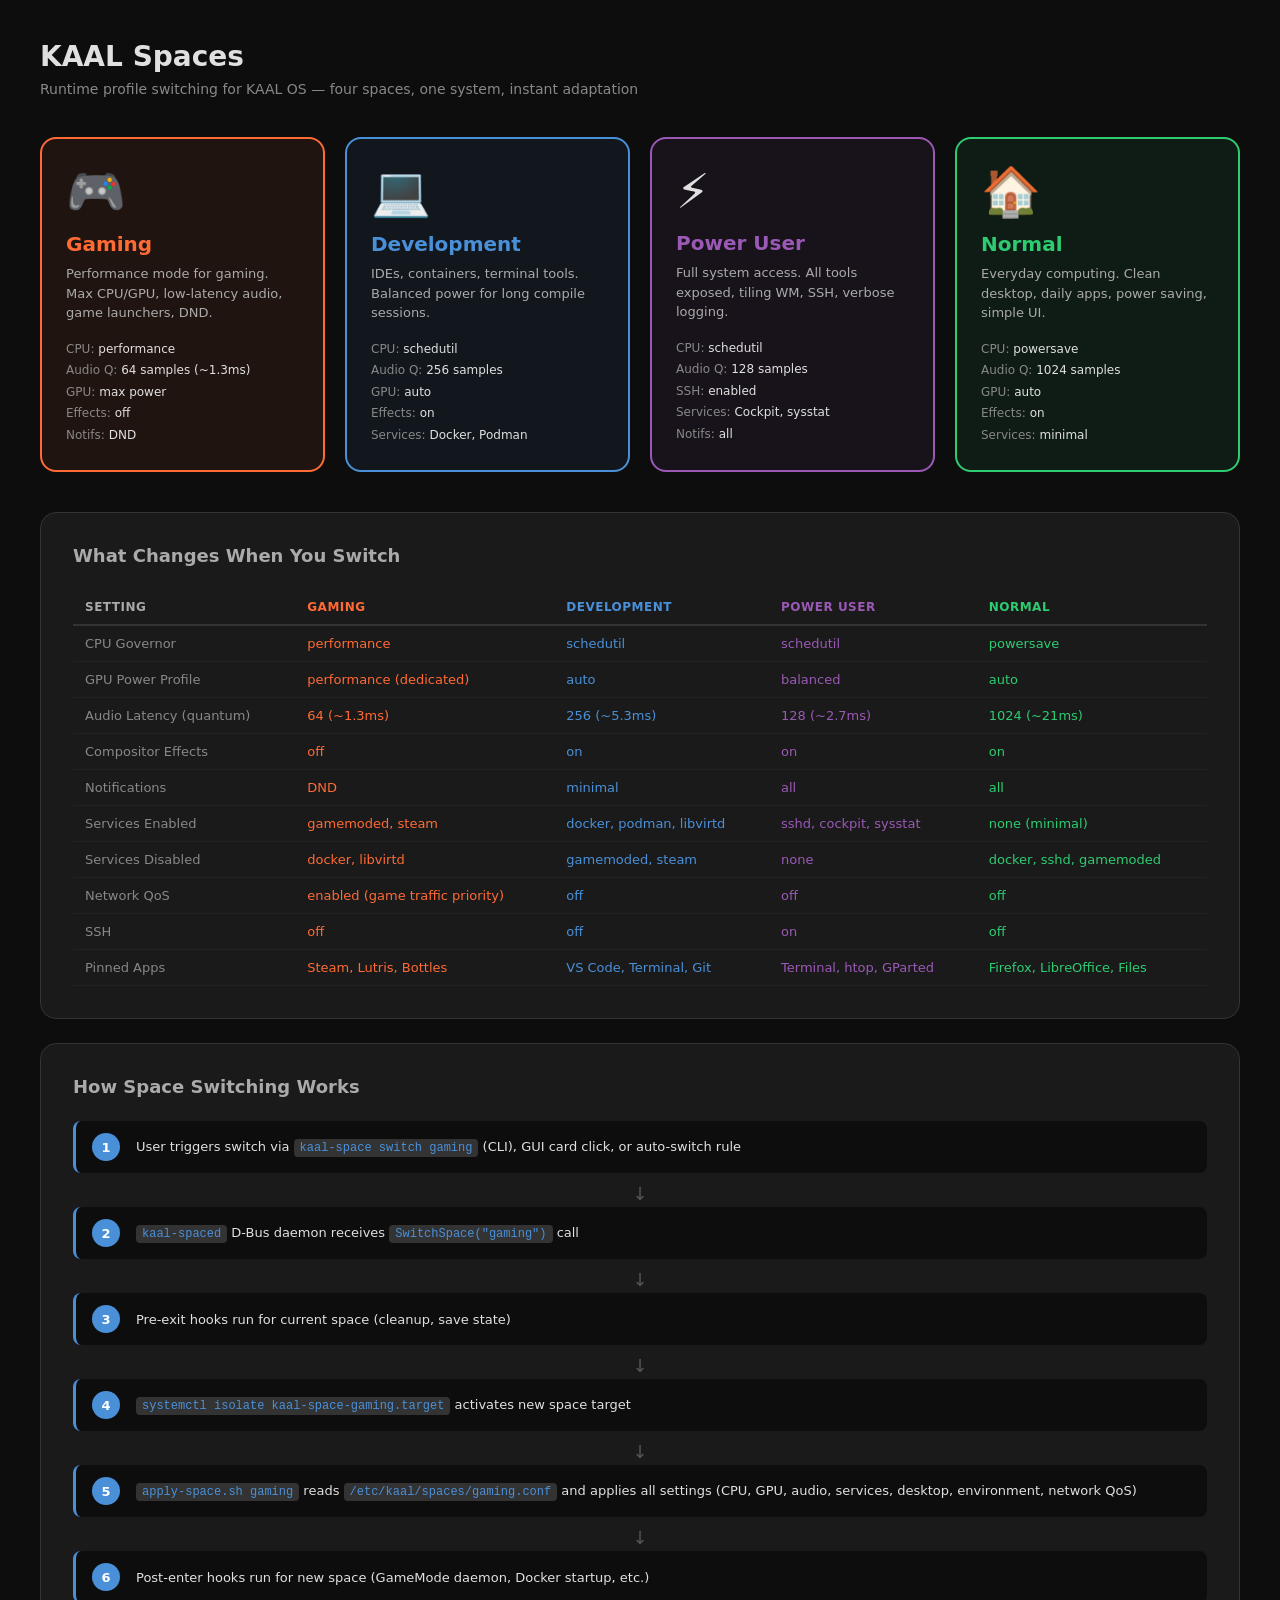
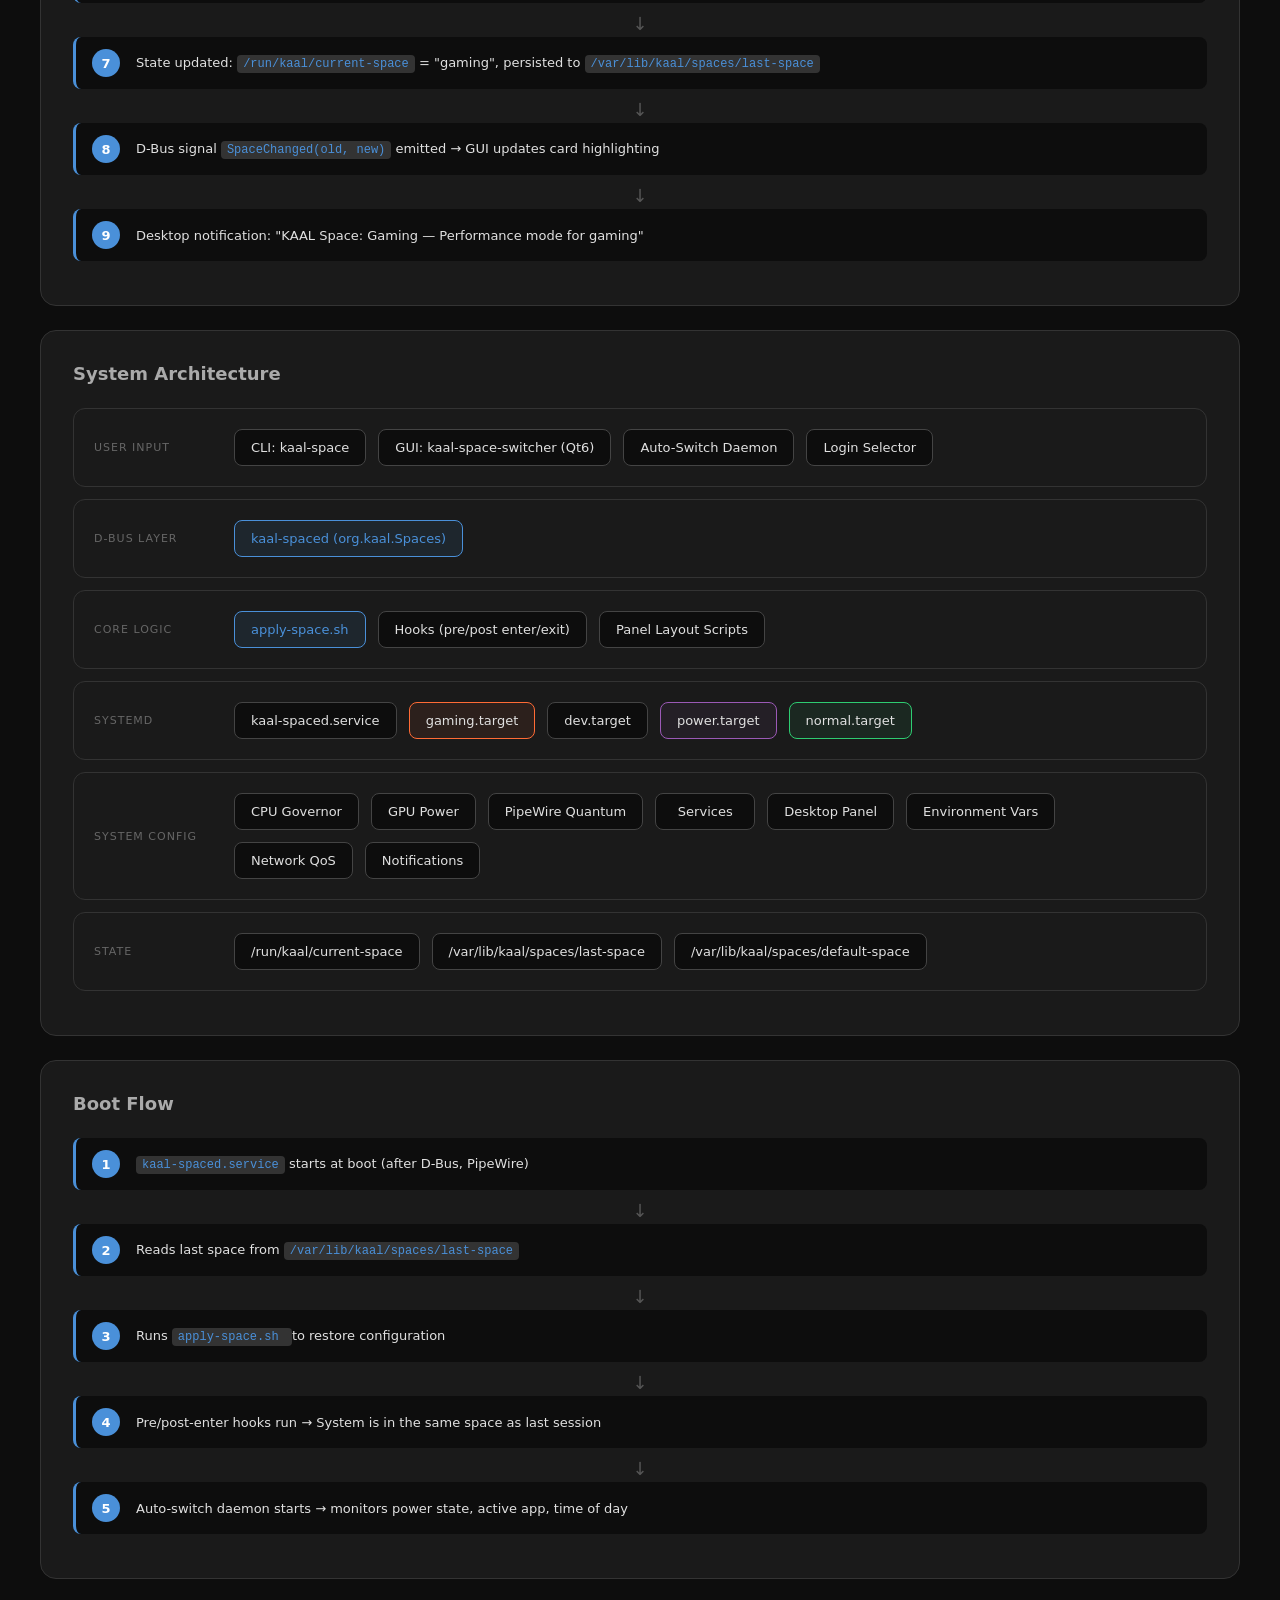
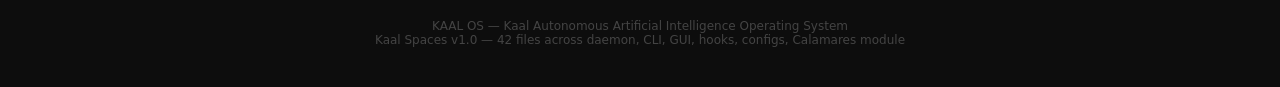
==== packages/kaal-spaces/docs/Kaal_Spaces_Architecture.html @ c0b414cb "Bootstrap: full KAAL OS master V6 tree (packages, docs)" ====
<!DOCTYPE html>
<html lang="en">
<head>
<meta charset="UTF-8">
<meta name="viewport" content="width=device-width, initial-scale=1.0">
<title>KAAL Spaces — Architecture</title>
<style>
  * { margin: 0; padding: 0; box-sizing: border-box; }
  body {
    background: #0d0d0d;
    color: #e0e0e0;
    font-family: 'Segoe UI', system-ui, -apple-system, sans-serif;
    padding: 40px;
    min-height: 100vh;
  }
  h1 { font-size: 28px; margin-bottom: 8px; }
  .subtitle { color: #888; font-size: 14px; margin-bottom: 40px; }
  .container { max-width: 1200px; margin: 0 auto; }

  /* Space cards */
  .spaces-row {
    display: flex; gap: 20px; margin-bottom: 40px;
  }
  .space-card {
    flex: 1; border-radius: 16px; padding: 24px;
    border: 2px solid; min-height: 280px;
    transition: transform 0.2s, box-shadow 0.2s;
  }
  .space-card:hover {
    transform: translateY(-4px);
    box-shadow: 0 8px 32px rgba(0,0,0,0.4);
  }
  .space-card .icon { font-size: 48px; margin-bottom: 12px; }
  .space-card h3 { font-size: 20px; margin-bottom: 8px; }
  .space-card .desc { font-size: 13px; color: #aaa; margin-bottom: 16px; line-height: 1.5; }
  .space-card .stats { font-size: 12px; line-height: 1.8; }
  .space-card .stats span { color: #888; }
  .gaming { border-color: #FF6B35; background: rgba(255,107,53,0.08); }
  .gaming h3 { color: #FF6B35; }
  .dev { border-color: #4A90D9; background: rgba(74,144,217,0.08); }
  .dev h3 { color: #4A90D9; }
  .power { border-color: #9B59B6; background: rgba(155,89,182,0.08); }
  .power h3 { color: #9B59B6; }
  .normal { border-color: #2ECC71; background: rgba(46,204,113,0.08); }
  .normal h3 { color: #2ECC71; }

  /* Flow diagram */
  .flow-section {
    background: #1a1a1a; border-radius: 16px; padding: 32px;
    margin-bottom: 24px; border: 1px solid #333;
  }
  .flow-section h2 { font-size: 18px; margin-bottom: 24px; color: #aaa; }

  .flow-step {
    display: flex; align-items: center; gap: 16px;
    margin-bottom: 12px; padding: 12px 16px;
    background: #0d0d0d; border-radius: 8px;
    border-left: 3px solid #4A90D9;
  }
  .flow-step .num {
    background: #4A90D9; color: #fff; border-radius: 50%;
    width: 28px; height: 28px; display: flex;
    align-items: center; justify-content: center;
    font-size: 13px; font-weight: bold; flex-shrink: 0;
  }
  .flow-step .text { font-size: 13px; line-height: 1.5; }
  .flow-step .text code {
    background: #333; padding: 2px 6px; border-radius: 4px;
    font-size: 12px; color: #4A90D9;
  }
  .arrow-down {
    text-align: center; color: #555; font-size: 18px;
    margin: 4px 0; line-height: 1;
  }

  /* Architecture layers */
  .arch-layer {
    background: #1a1a1a; border-radius: 12px; padding: 20px;
    margin-bottom: 12px; border: 1px solid #333;
    display: flex; align-items: center; gap: 20px;
  }
  .arch-layer .label {
    font-size: 11px; text-transform: uppercase; letter-spacing: 1px;
    color: #666; width: 120px; flex-shrink: 0;
  }
  .arch-layer .content { flex: 1; display: flex; gap: 12px; flex-wrap: wrap; }
  .arch-box {
    background: #0d0d0d; border: 1px solid #444;
    border-radius: 8px; padding: 10px 16px;
    font-size: 13px; text-align: center; min-width: 100px;
  }
  .arch-box.highlight {
    border-color: #4A90D9; background: rgba(74,144,217,0.1);
    color: #4A90D9;
  }
  .arch-box.green { border-color: #2ECC71; background: rgba(46,204,113,0.08); }
  .arch-box.orange { border-color: #FF6B35; background: rgba(255,107,53,0.08); }
  .arch-box.purple { border-color: #9B59B6; background: rgba(155,89,182,0.08); }

  /* What changes table */
  .changes-table {
    width: 100%; border-collapse: collapse;
    margin-top: 16px; font-size: 13px;
  }
  .changes-table th {
    text-align: left; padding: 10px 12px;
    border-bottom: 2px solid #333; color: #aaa;
    font-size: 12px; text-transform: uppercase; letter-spacing: 0.5px;
  }
  .changes-table td {
    padding: 10px 12px; border-bottom: 1px solid #222;
  }
  .changes-table td:first-child { color: #888; font-weight: 500; }
  .changes-table .gaming-cell { color: #FF6B35; }
  .changes-table .dev-cell { color: #4A90D9; }
  .changes-table .power-cell { color: #9B59B6; }
  .changes-table .normal-cell { color: #2ECC71; }

  .footer { text-align: center; color: #444; font-size: 12px; margin-top: 40px; }
</style>
</head>
<body>
<div class="container">

<h1>KAAL Spaces</h1>
<p class="subtitle">Runtime profile switching for KAAL OS — four spaces, one system, instant adaptation</p>

<!-- Four Space Cards -->
<div class="spaces-row">
  <div class="space-card gaming">
    <div class="icon">🎮</div>
    <h3>Gaming</h3>
    <div class="desc">Performance mode for gaming. Max CPU/GPU, low-latency audio, game launchers, DND.</div>
    <div class="stats">
      <span>CPU:</span> performance<br>
      <span>Audio Q:</span> 64 samples (~1.3ms)<br>
      <span>GPU:</span> max power<br>
      <span>Effects:</span> off<br>
      <span>Notifs:</span> DND
    </div>
  </div>
  <div class="space-card dev">
    <div class="icon">💻</div>
    <h3>Development</h3>
    <div class="desc">IDEs, containers, terminal tools. Balanced power for long compile sessions.</div>
    <div class="stats">
      <span>CPU:</span> schedutil<br>
      <span>Audio Q:</span> 256 samples<br>
      <span>GPU:</span> auto<br>
      <span>Effects:</span> on<br>
      <span>Services:</span> Docker, Podman
    </div>
  </div>
  <div class="space-card power">
    <div class="icon">⚡</div>
    <h3>Power User</h3>
    <div class="desc">Full system access. All tools exposed, tiling WM, SSH, verbose logging.</div>
    <div class="stats">
      <span>CPU:</span> schedutil<br>
      <span>Audio Q:</span> 128 samples<br>
      <span>SSH:</span> enabled<br>
      <span>Services:</span> Cockpit, sysstat<br>
      <span>Notifs:</span> all
    </div>
  </div>
  <div class="space-card normal">
    <div class="icon">🏠</div>
    <h3>Normal</h3>
    <div class="desc">Everyday computing. Clean desktop, daily apps, power saving, simple UI.</div>
    <div class="stats">
      <span>CPU:</span> powersave<br>
      <span>Audio Q:</span> 1024 samples<br>
      <span>GPU:</span> auto<br>
      <span>Effects:</span> on<br>
      <span>Services:</span> minimal
    </div>
  </div>
</div>

<!-- What Changes Per Space -->
<div class="flow-section">
  <h2>What Changes When You Switch</h2>
  <table class="changes-table">
    <thead>
      <tr>
        <th>Setting</th>
        <th class="gaming-cell">Gaming</th>
        <th class="dev-cell">Development</th>
        <th class="power-cell">Power User</th>
        <th class="normal-cell">Normal</th>
      </tr>
    </thead>
    <tbody>
      <tr>
        <td>CPU Governor</td>
        <td class="gaming-cell">performance</td>
        <td class="dev-cell">schedutil</td>
        <td class="power-cell">schedutil</td>
        <td class="normal-cell">powersave</td>
      </tr>
      <tr>
        <td>GPU Power Profile</td>
        <td class="gaming-cell">performance (dedicated)</td>
        <td class="dev-cell">auto</td>
        <td class="power-cell">balanced</td>
        <td class="normal-cell">auto</td>
      </tr>
      <tr>
        <td>Audio Latency (quantum)</td>
        <td class="gaming-cell">64 (~1.3ms)</td>
        <td class="dev-cell">256 (~5.3ms)</td>
        <td class="power-cell">128 (~2.7ms)</td>
        <td class="normal-cell">1024 (~21ms)</td>
      </tr>
      <tr>
        <td>Compositor Effects</td>
        <td class="gaming-cell">off</td>
        <td class="dev-cell">on</td>
        <td class="power-cell">on</td>
        <td class="normal-cell">on</td>
      </tr>
      <tr>
        <td>Notifications</td>
        <td class="gaming-cell">DND</td>
        <td class="dev-cell">minimal</td>
        <td class="power-cell">all</td>
        <td class="normal-cell">all</td>
      </tr>
      <tr>
        <td>Services Enabled</td>
        <td class="gaming-cell">gamemoded, steam</td>
        <td class="dev-cell">docker, podman, libvirtd</td>
        <td class="power-cell">sshd, cockpit, sysstat</td>
        <td class="normal-cell">none (minimal)</td>
      </tr>
      <tr>
        <td>Services Disabled</td>
        <td class="gaming-cell">docker, libvirtd</td>
        <td class="dev-cell">gamemoded, steam</td>
        <td class="power-cell">none</td>
        <td class="normal-cell">docker, sshd, gamemoded</td>
      </tr>
      <tr>
        <td>Network QoS</td>
        <td class="gaming-cell">enabled (game traffic priority)</td>
        <td class="dev-cell">off</td>
        <td class="power-cell">off</td>
        <td class="normal-cell">off</td>
      </tr>
      <tr>
        <td>SSH</td>
        <td class="gaming-cell">off</td>
        <td class="dev-cell">off</td>
        <td class="power-cell">on</td>
        <td class="normal-cell">off</td>
      </tr>
      <tr>
        <td>Pinned Apps</td>
        <td class="gaming-cell">Steam, Lutris, Bottles</td>
        <td class="dev-cell">VS Code, Terminal, Git</td>
        <td class="power-cell">Terminal, htop, GParted</td>
        <td class="normal-cell">Firefox, LibreOffice, Files</td>
      </tr>
    </tbody>
  </table>
</div>

<!-- Switching Flow -->
<div class="flow-section">
  <h2>How Space Switching Works</h2>

  <div class="flow-step">
    <div class="num">1</div>
    <div class="text">User triggers switch via <code>kaal-space switch gaming</code> (CLI), GUI card click, or auto-switch rule</div>
  </div>
  <div class="arrow-down">↓</div>
  <div class="flow-step">
    <div class="num">2</div>
    <div class="text"><code>kaal-spaced</code> D-Bus daemon receives <code>SwitchSpace("gaming")</code> call</div>
  </div>
  <div class="arrow-down">↓</div>
  <div class="flow-step">
    <div class="num">3</div>
    <div class="text">Pre-exit hooks run for current space (cleanup, save state)</div>
  </div>
  <div class="arrow-down">↓</div>
  <div class="flow-step">
    <div class="num">4</div>
    <div class="text"><code>systemctl isolate kaal-space-gaming.target</code> activates new space target</div>
  </div>
  <div class="arrow-down">↓</div>
  <div class="flow-step">
    <div class="num">5</div>
    <div class="text"><code>apply-space.sh gaming</code> reads <code>/etc/kaal/spaces/gaming.conf</code> and applies all settings (CPU, GPU, audio, services, desktop, environment, network QoS)</div>
  </div>
  <div class="arrow-down">↓</div>
  <div class="flow-step">
    <div class="num">6</div>
    <div class="text">Post-enter hooks run for new space (GameMode daemon, Docker startup, etc.)</div>
  </div>
  <div class="arrow-down">↓</div>
  <div class="flow-step">
    <div class="num">7</div>
    <div class="text">State updated: <code>/run/kaal/current-space</code> = "gaming", persisted to <code>/var/lib/kaal/spaces/last-space</code></div>
  </div>
  <div class="arrow-down">↓</div>
  <div class="flow-step">
    <div class="num">8</div>
    <div class="text">D-Bus signal <code>SpaceChanged(old, new)</code> emitted → GUI updates card highlighting</div>
  </div>
  <div class="arrow-down">↓</div>
  <div class="flow-step">
    <div class="num">9</div>
    <div class="text">Desktop notification: "KAAL Space: Gaming — Performance mode for gaming"</div>
  </div>
</div>

<!-- Architecture Layers -->
<div class="flow-section">
  <h2>System Architecture</h2>

  <div class="arch-layer">
    <div class="label">User Input</div>
    <div class="content">
      <div class="arch-box">CLI: kaal-space</div>
      <div class="arch-box">GUI: kaal-space-switcher (Qt6)</div>
      <div class="arch-box">Auto-Switch Daemon</div>
      <div class="arch-box">Login Selector</div>
    </div>
  </div>

  <div class="arch-layer">
    <div class="label">D-Bus Layer</div>
    <div class="content">
      <div class="arch-box highlight">kaal-spaced (org.kaal.Spaces)</div>
    </div>
  </div>

  <div class="arch-layer">
    <div class="label">Core Logic</div>
    <div class="content">
      <div class="arch-box highlight">apply-space.sh</div>
      <div class="arch-box">Hooks (pre/post enter/exit)</div>
      <div class="arch-box">Panel Layout Scripts</div>
    </div>
  </div>

  <div class="arch-layer">
    <div class="label">systemd</div>
    <div class="content">
      <div class="arch-box">kaal-spaced.service</div>
      <div class="arch-box orange">gaming.target</div>
      <div class="arch-box">dev.target</div>
      <div class="arch-box purple">power.target</div>
      <div class="arch-box green">normal.target</div>
    </div>
  </div>

  <div class="arch-layer">
    <div class="label">System Config</div>
    <div class="content">
      <div class="arch-box">CPU Governor</div>
      <div class="arch-box">GPU Power</div>
      <div class="arch-box">PipeWire Quantum</div>
      <div class="arch-box">Services</div>
      <div class="arch-box">Desktop Panel</div>
      <div class="arch-box">Environment Vars</div>
      <div class="arch-box">Network QoS</div>
      <div class="arch-box">Notifications</div>
    </div>
  </div>

  <div class="arch-layer">
    <div class="label">State</div>
    <div class="content">
      <div class="arch-box">/run/kaal/current-space</div>
      <div class="arch-box">/var/lib/kaal/spaces/last-space</div>
      <div class="arch-box">/var/lib/kaal/spaces/default-space</div>
    </div>
  </div>
</div>

<!-- Boot Flow -->
<div class="flow-section">
  <h2>Boot Flow</h2>
  <div class="flow-step">
    <div class="num">1</div>
    <div class="text"><code>kaal-spaced.service</code> starts at boot (after D-Bus, PipeWire)</div>
  </div>
  <div class="arrow-down">↓</div>
  <div class="flow-step">
    <div class="num">2</div>
    <div class="text">Reads last space from <code>/var/lib/kaal/spaces/last-space</code></div>
  </div>
  <div class="arrow-down">↓</div>
  <div class="flow-step">
    <div class="num">3</div>
    <div class="text">Runs <code>apply-space.sh <last-space></code> to restore configuration</div>
  </div>
  <div class="arrow-down">↓</div>
  <div class="flow-step">
    <div class="num">4</div>
    <div class="text">Pre/post-enter hooks run → System is in the same space as last session</div>
  </div>
  <div class="arrow-down">↓</div>
  <div class="flow-step">
    <div class="num">5</div>
    <div class="text">Auto-switch daemon starts → monitors power state, active app, time of day</div>
  </div>
</div>

<div class="footer">
  KAAL OS — Kaal Autonomous Artificial Intelligence Operating System<br>
  Kaal Spaces v1.0 — 42 files across daemon, CLI, GUI, hooks, configs, Calamares module
</div>

</div>
</body>
</html>
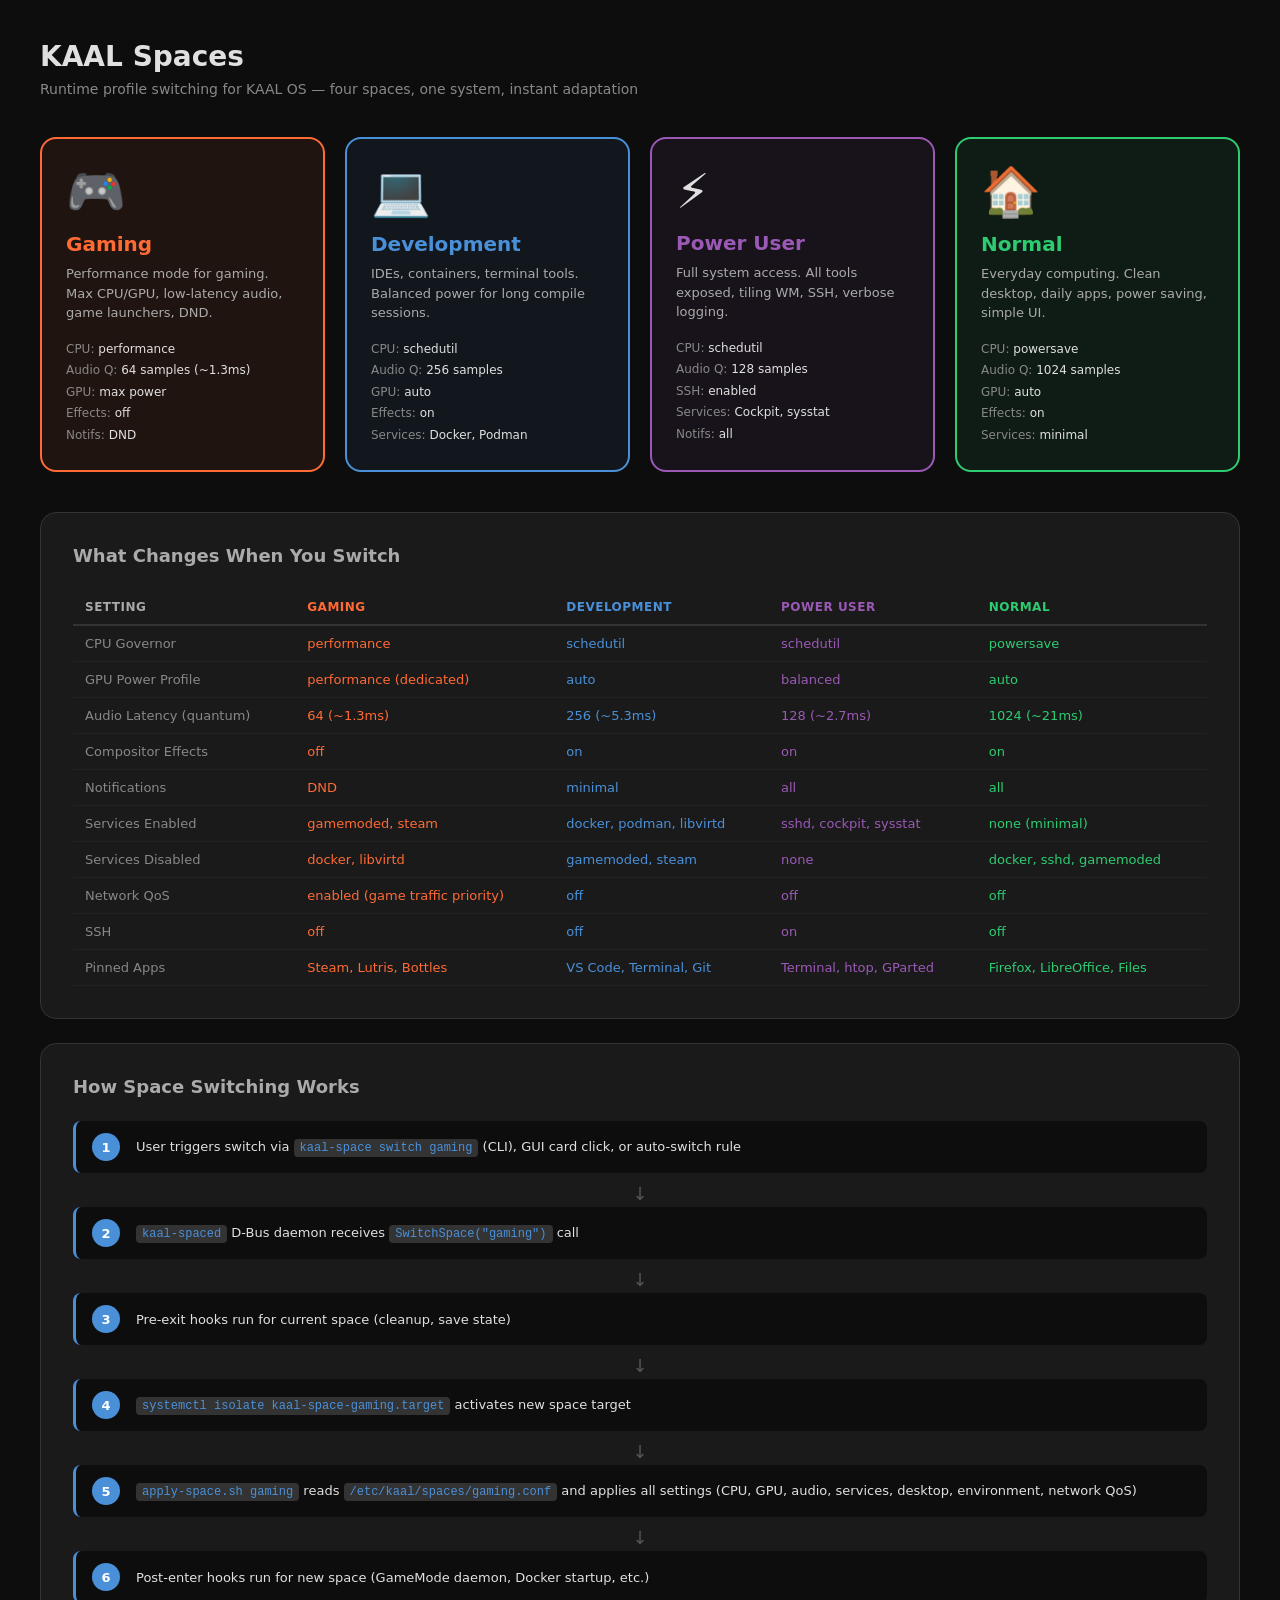
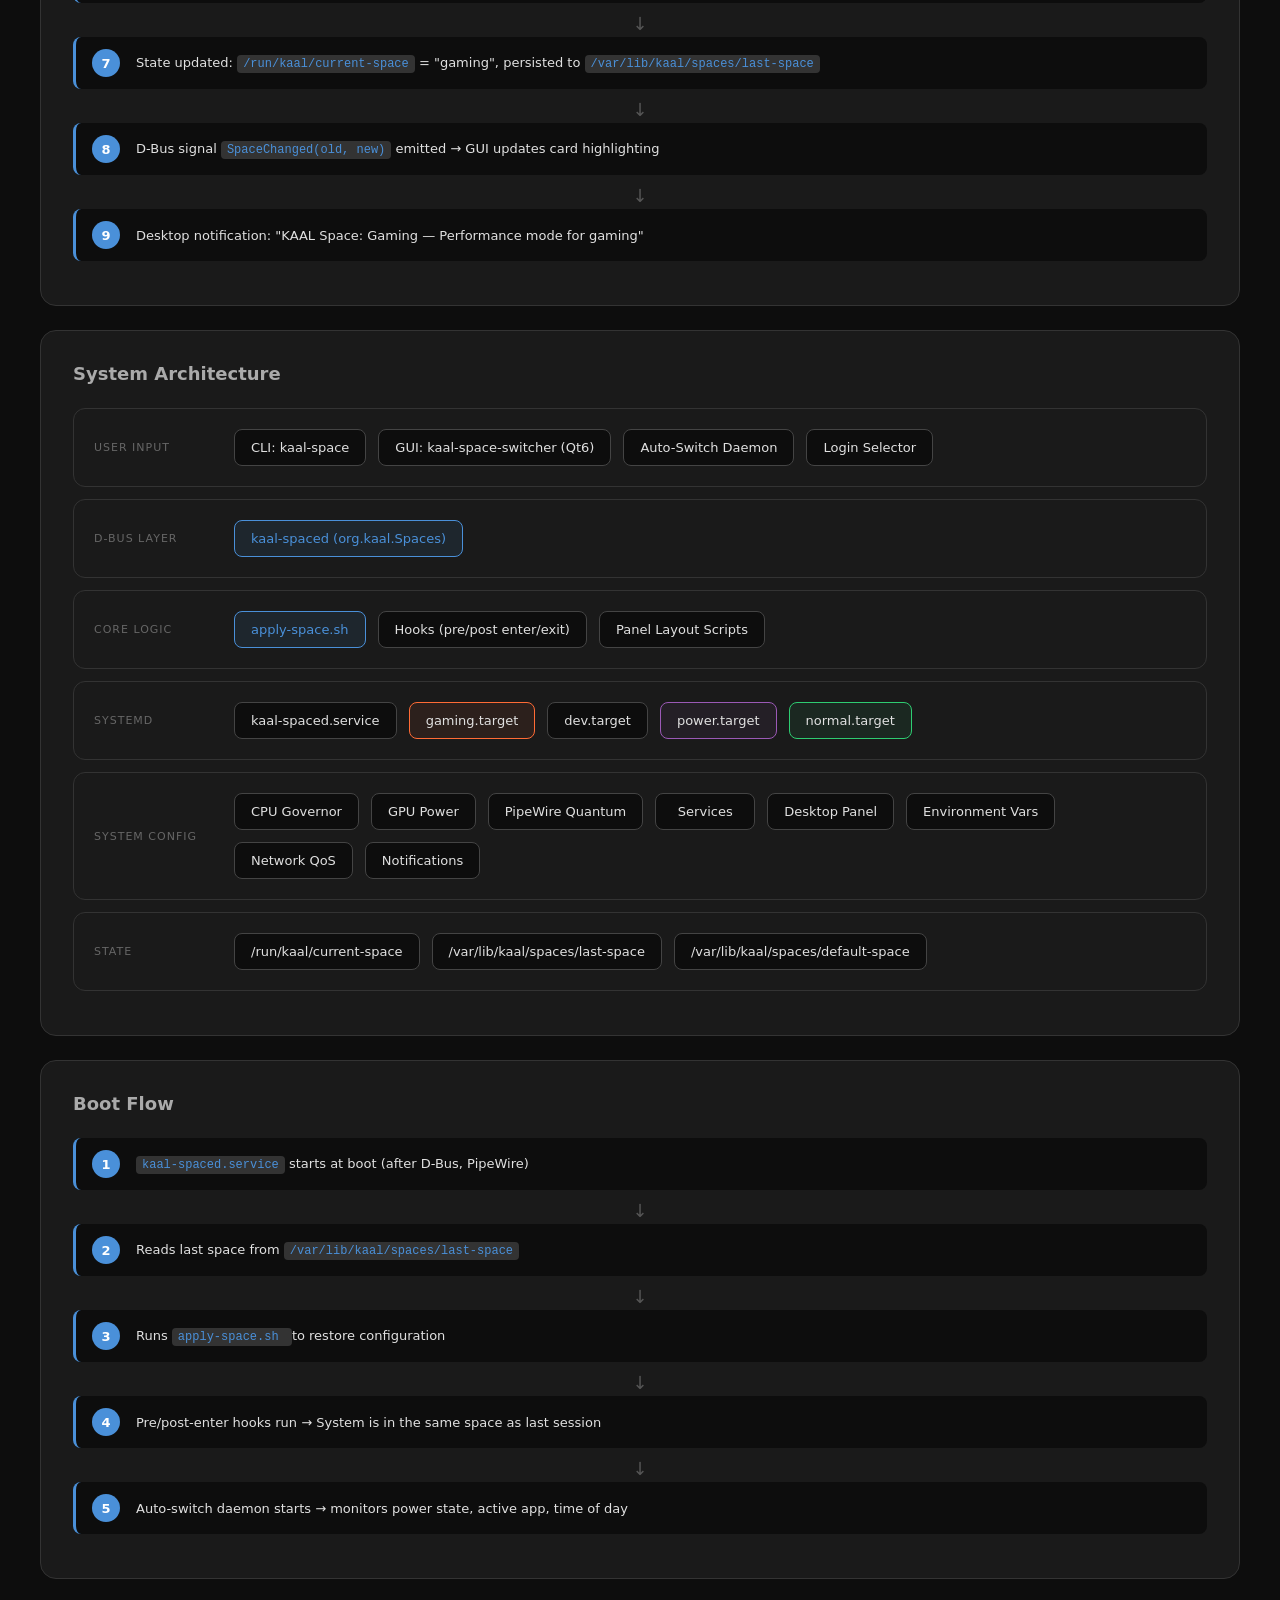
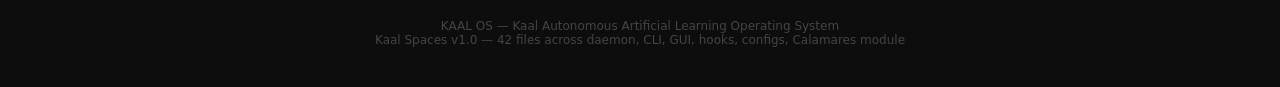
==== commit b375d75d: "branding: correct the KAAL backronym — Artificial Learning The expansion read "Kaal Autonomous Artif" ====
--- a/packages/kaal-spaces/docs/Kaal_Spaces_Architecture.html
+++ b/packages/kaal-spaces/docs/Kaal_Spaces_Architecture.html
@@ -410,7 +410,7 @@
 </div>
 
 <div class="footer">
-  KAAL OS — Kaal Autonomous Artificial Intelligence Operating System<br>
+  KAAL OS — Kaal Autonomous Artificial Learning Operating System<br>
   Kaal Spaces v1.0 — 42 files across daemon, CLI, GUI, hooks, configs, Calamares module
 </div>
 
